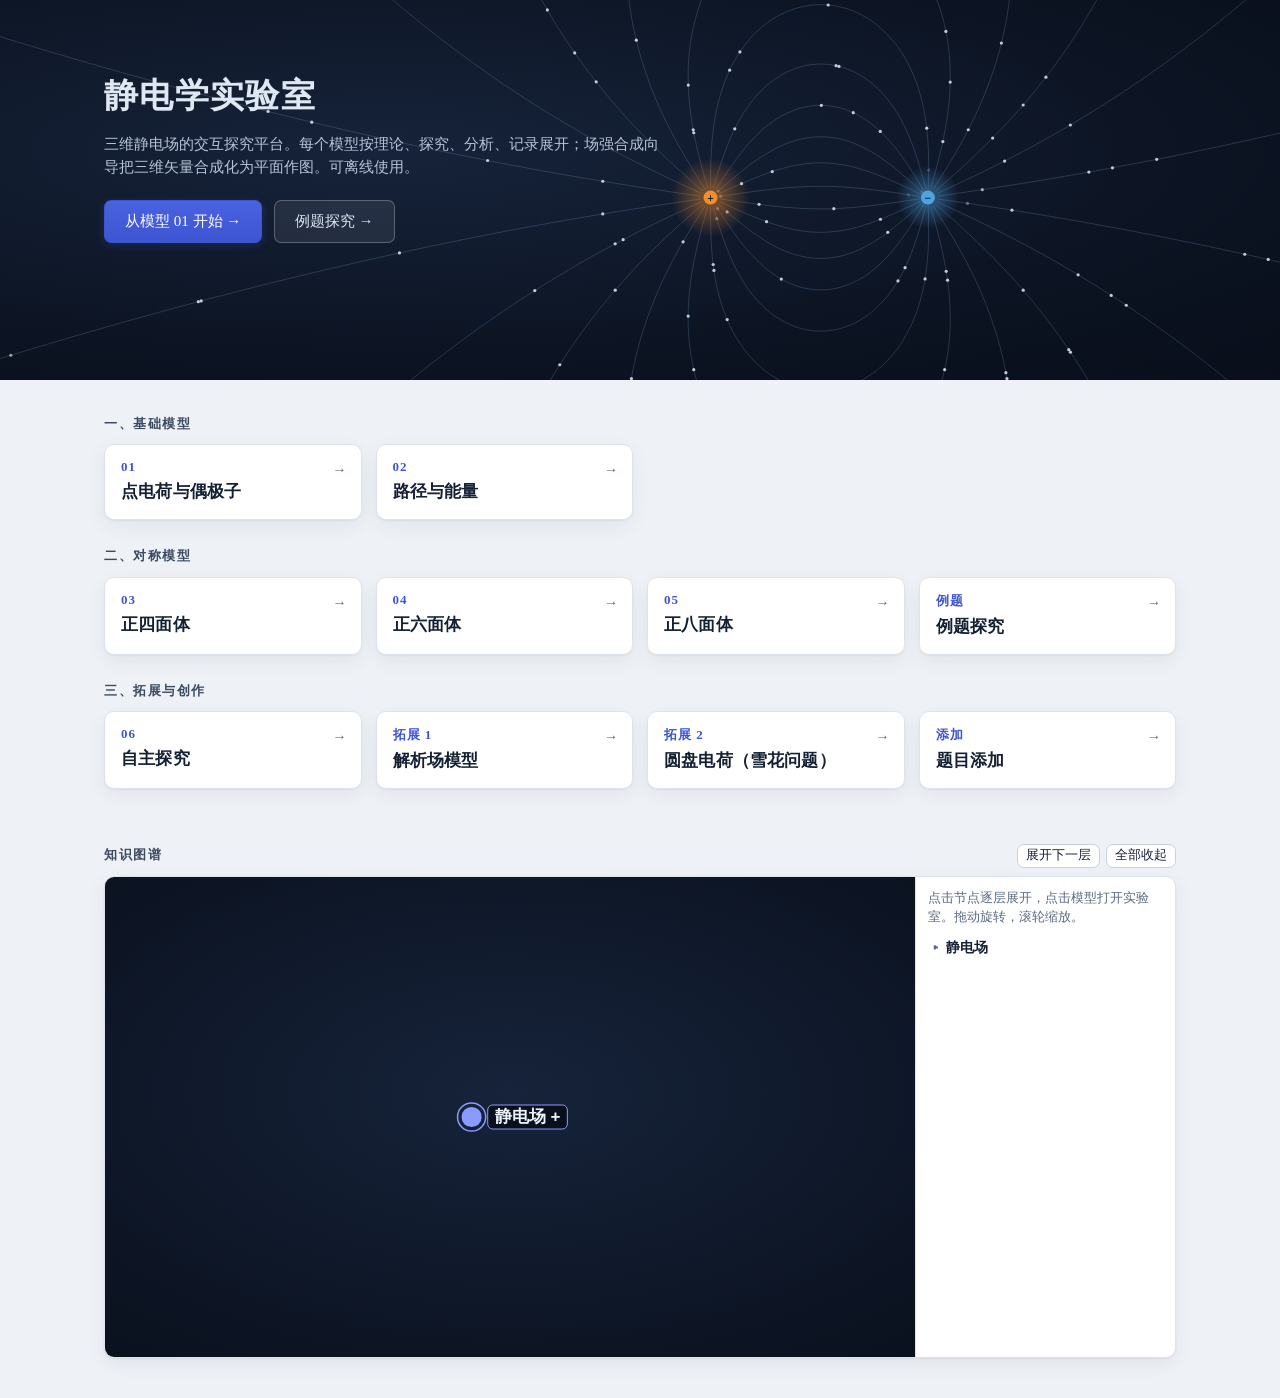
==== index.html @ 0e619696 "Publish Chinese Electrostatics Lab site" ====
<!doctype html>
<html lang="zh-CN">
<head>
  <meta charset="utf-8">
  <meta name="viewport" content="width=device-width, initial-scale=1">
  <title>静电学实验室</title>
  <link rel="stylesheet" href="css/base.css">
  <link rel="stylesheet" href="css/motion.css">
  <link rel="stylesheet" href="css/fit.css">
  <link rel="stylesheet" href="css/home.css">
</head>
<body>
  <header class="home-hero">
    <canvas id="hero" aria-hidden="true"></canvas>
    <div class="hero-in">
      <h1>静电学实验室</h1>
      <p>三维静电场的交互探究平台。每个模型按理论、探究、分析、记录展开；场强合成向导把三维矢量合成化为平面作图。可离线使用。</p>
      <a class="btn primary" href="lab.html?m=1">从模型 01 开始 →</a>
      <a class="btn hero-2" href="examples.html">例题探究 →</a>
    </div>
  </header>
  <main class="home">
    <div id="groups"></div>
    <section id="kg" class="kg" aria-labelledby="kg-h">
      <div class="kg-head">
        <h2 id="kg-h" class="cat">知识图谱</h2>
        <div class="kg-tools">
          <button type="button" class="btn mini" data-kg="more">展开下一层</button>
          <button type="button" class="btn mini" data-kg="reset">全部收起</button>
        </div>
      </div>
      <div class="kg-body">
        <canvas tabindex="0" role="img" aria-label="静电场知识图谱的立体视图。方向键旋转，加号、减号缩放；用右侧列表展开节点。"></canvas>
        <nav class="kg-side" aria-label="知识图谱列表">
          <p class="kg-tip">点击节点逐层展开，点击模型打开实验室。拖动旋转，滚轮缩放。</p>
          <ul class="kg-list"></ul>
        </nav>
      </div>
    </section>
  </main>
  <script src="js/home/home.js"></script>
  <script src="js/home/kgraph.js"></script>
</body>
</html>
---- css/base.css ----
/* 设计令牌与基础组件
   界面强调色用靛蓝（与数据色橙/蓝/灰分离，避免把界面色误读成物理量）；数据色见 js/models/common.js（Okabe–Ito） */
:root {
  --bg: #eef1f6; --surface: #ffffff; --surface-2: #f6f8fb; --ink: #142033; --ink-2: #3a4a60; --muted: #5a6a80;
  --line: #dde3ec; --line-2: #c8d1de;
  --accent: #3d55d1; --accent-2: #2c41ad; --accent-soft: #e9edfc;
  --chrome: #0e1626; --chrome-2: #18233a; --chrome-ink: #dfe7f3; --chrome-muted: #a3b1c8;
  --pos: #d55e00; --neg: #0072b2; --zero: #4a5566; --probe: #cc79a7; --ok: #009e73; --bad: #b4233c;
  --r: 10px; --r-s: 7px;
  --shadow: 0 1px 2px rgba(16,28,48,.06), 0 6px 20px rgba(16,28,48,.06);
  --shadow-lg: 0 12px 40px rgba(10,20,40,.22);
  --ease: cubic-bezier(.22,.8,.26,1);
  font-family: "Times New Roman", "Microsoft YaHei", "微软雅黑", "PingFang SC", sans-serif;
  color: var(--ink); background: var(--bg);
}
* { box-sizing: border-box; }
html, body { margin: 0; }
body { font-size: 14px; line-height: 1.55; -webkit-font-smoothing: antialiased; }
/* 全平台统一的数学字体：Cambria Math 是 Windows 自带的 OpenType 数学字体，根号、分数线按字体的数学参数完整绘制 */
:root { --math-font: "Cambria Math", "STIX Two Math", "Latin Modern Math", "Times New Roman", serif; }
math { font-family: var(--math-font); font-size: 1.08em; }
/* 文字中的根号（U.rich 生成的 MathML <msqrt>）：与正文同字号；根号与横线由数学字体绘制，显示公式不裁切 */
math.rm { font-size: 1em; }
math { overflow: visible; }
/* SVG 示意图中的根号（U.svgRad）：√ 与被开方数都用 Times New Roman，√ 顶端横笔与上划线等高，连成一条 */
.svg-rs, .svg-rb { font-family: "Times New Roman", serif; }
h1, h2, h3, h4 { margin: 0 0 .4em; font-weight: 600; letter-spacing: .01em; }
h2 { font-size: 15px; } h3 { font-size: 13.5px; } h4 { font-size: 12.5px; color: var(--ink-2); }
p { margin: .3em 0; }
a { color: var(--accent); }
button, select, input, textarea { font: inherit; color: inherit; }
button { cursor: pointer; }
:focus-visible { outline: 2px solid var(--accent); outline-offset: 2px; }
.sr { position: absolute; width: 1px; height: 1px; overflow: hidden; clip: rect(0 0 0 0); }
.skip { position: absolute; left: -999px; top: 0; background: #fff; padding: 6px 10px; z-index: 99; }
.skip:focus { left: 8px; }
.muted { color: var(--muted); }
.note { color: var(--muted); font-size: 12.5px; }
kbd { font: 11px/1 "Times New Roman", sans-serif; color: var(--muted); border: 1px solid var(--line); border-radius: 4px; padding: 2px 4px; margin-left: 6px; }

.btn { border: 1px solid var(--line-2); background: var(--surface); border-radius: var(--r-s); padding: 5px 11px; transition: background .15s, border-color .15s, color .15s, transform .08s, box-shadow .15s; }
.btn:hover { border-color: var(--accent); color: var(--accent-2); }
.btn:active { transform: translateY(1px); }
.btn.primary { background: var(--accent); border-color: var(--accent); color: #fff; box-shadow: 0 2px 8px rgba(61,85,209,.25); }
.btn.primary:hover { background: var(--accent-2); color: #fff; }
.btn.on { background: var(--accent-soft); border-color: var(--accent); color: var(--accent-2); }
.btn.mini { padding: 1px 8px; font-size: 12.5px; }
.btn.big { padding: 9px 18px; font-size: 15px; width: 100%; }
.btn:disabled { opacity: .45; cursor: default; }
.btns { display: flex; flex-wrap: wrap; gap: 6px; margin: 6px 0; }
.link { border: 0; background: none; color: var(--accent); padding: 0; }

#toast { position: fixed; left: 50%; bottom: 24px; transform: translateX(-50%) translateY(16px); background: var(--chrome); color: var(--chrome-ink);
  padding: 9px 16px; border-radius: 8px; opacity: 0; transition: .3s var(--ease); pointer-events: none; z-index: 100; max-width: 90vw; box-shadow: var(--shadow-lg); }
#toast.show { opacity: 1; transform: translateX(-50%); }

/* 首页 */
.home-hero { position: relative; height: 380px; background: radial-gradient(120% 100% at 30% 40%, #16233a 0%, #0b1220 60%, #070c16 100%); color: var(--chrome-ink); overflow: hidden; }
.home-hero canvas { position: absolute; inset: 0; width: 100%; height: 100%; }
.home-hero .hero-in { position: relative; max-width: 1120px; margin: 0 auto; padding: 70px 24px 0; }
.home-hero h1 { font-size: 34px; letter-spacing: .04em; margin-bottom: 10px; }
.home-hero p { max-width: 560px; color: #b7c4d8; font-size: 15px; }
.home-hero .btn.primary, .home-hero .btn.hero-2 { margin-top: 16px; padding: 9px 20px; font-size: 15px; display: inline-block; text-decoration: none; }
.home-hero .btn.hero-2 { margin-left: 8px; background: rgba(255,255,255,.08); color: #dfe7f3; border-color: rgba(255,255,255,.25); }
.home { max-width: 1120px; margin: -46px auto 0; padding: 0 24px 40px; position: relative; }
.cat { margin: 26px 0 8px; font-size: 13px; color: var(--muted); letter-spacing: .12em; }
.cards { display: grid; grid-template-columns: repeat(auto-fill, minmax(250px, 1fr)); gap: 14px; }
.card-link { position: relative; display: block; background: var(--surface); border: 1px solid var(--line); border-radius: var(--r); padding: 16px 16px 18px; text-decoration: none; color: inherit;
  box-shadow: var(--shadow); transition: transform .25s var(--ease), box-shadow .25s var(--ease), border-color .2s; overflow: hidden; animation: rise .5s var(--ease) both; }
.card-link::after { content: ""; position: absolute; left: 0; top: 0; height: 3px; width: 100%; background: linear-gradient(90deg, var(--pos), #e69f00, var(--neg)); transform: scaleX(0); transform-origin: left; transition: transform .35s var(--ease); }
.card-link:hover { transform: translateY(-3px); box-shadow: 0 14px 30px rgba(16,28,48,.12); border-color: var(--line-2); }
.card-link:hover::after { transform: scaleX(1); }
.card-link .num { font: 700 13px "Times New Roman", serif; color: var(--accent); letter-spacing: .08em; }
.card-link h2 { font-size: 17px; margin: 4px 0 6px; }
.card-link p { color: var(--muted); margin: 0; font-size: 13px; }
.card-link .go { position: absolute; right: 14px; top: 14px; color: var(--muted); transition: color .2s, transform .2s var(--ease); }
.card-link:hover .go { color: var(--accent); transform: translateX(3px); }
.home .conv { background: var(--surface); border: 1px solid var(--line); border-radius: var(--r); padding: 14px 18px; margin-top: 26px; box-shadow: var(--shadow); }
.home .conv li { margin: 3px 0; }
.home footer { color: var(--muted); font-size: 12.5px; margin-top: 18px; }
@keyframes rise { from { opacity: 0; transform: translateY(10px); } }
@media (prefers-reduced-motion: reduce) { *, *::before, *::after { animation-duration: .01ms !important; transition-duration: .01ms !important; } }
---- css/motion.css ----
/* 动效与视觉润色：工作区交叉淡入、滚动淡入、折叠面板、按压波纹、阅读进度、玻璃质感的浮层
   所有动效在“减少动态效果”时由 base.css 末尾的规则关闭 */
:root { --ease-out: cubic-bezier(.16,1,.3,1); --spring: cubic-bezier(.34,1.4,.64,1); --glass: rgba(14,22,38,.62); }

/* 工作区切换：View Transitions 交叉淡入，画板区域单独过渡，顶栏保持不动 */
::view-transition-old(root), ::view-transition-new(root) { animation-duration: .32s; animation-timing-function: var(--ease-out); }
::view-transition-old(root) { animation-name: vt-out; }
::view-transition-new(root) { animation-name: vt-in; }
.appbar { view-transition-name: appbar; }
::view-transition-old(appbar), ::view-transition-new(appbar) { animation: none; }
@keyframes vt-out { to { opacity: 0; transform: scale(.992); filter: blur(2px); } }
@keyframes vt-in { from { opacity: 0; transform: translateY(8px) scale(1.004); } }

/* 滚动进入时淡入上浮 */
.rv { opacity: 0; transform: translateY(14px); transition: opacity .6s var(--ease-out) var(--d, 0ms), transform .6s var(--ease-out) var(--d, 0ms); }
.rv.in { opacity: 1; transform: none; }

/* 按压波纹 */
.has-ripple { overflow: hidden; isolation: isolate; }
.ripple { position: absolute; border-radius: 50%; pointer-events: none; background: currentColor; opacity: .18; transform: scale(0); animation: ripple .55s var(--ease-out) forwards; z-index: -1; }
@keyframes ripple { to { transform: scale(1); opacity: 0; } }

/* 按钮：悬停轻微抬起，主按钮带柔和光晕 */
.btn { transition: background .18s, border-color .18s, color .18s, transform .18s var(--ease-out), box-shadow .22s var(--ease-out); }
.btn:hover:not(:disabled) { transform: translateY(-1px); box-shadow: 0 4px 12px rgba(16,28,48,.08); }
.btn:active:not(:disabled) { transform: translateY(0) scale(.98); transition-duration: .06s; }
.btn.primary { background: linear-gradient(180deg, #4a62e0, var(--accent)); }
.btn.primary:hover:not(:disabled) { background: linear-gradient(180deg, #4259d6, var(--accent-2)); box-shadow: 0 6px 18px rgba(61,85,209,.32); }

/* 折叠面板：箭头旋转，展开后内容淡入 */
details.tip > summary, details.where > summary, details.base > summary, details.g-item > summary { list-style: none; display: flex; align-items: center; gap: 6px; }
details.tip > summary::-webkit-details-marker, details.where > summary::-webkit-details-marker, details.base > summary::-webkit-details-marker, details.g-item > summary::-webkit-details-marker { display: none; }
details.tip > summary::before, details.where > summary::before, details.base > summary::before, details.g-item > summary::before {
  content: ""; flex: none; width: 6px; height: 6px; border-right: 1.6px solid currentColor; border-bottom: 1.6px solid currentColor; transform: rotate(-45deg); opacity: .6; transition: transform .28s var(--ease-out); margin: 0 3px 0 1px; }
details[open].tip > summary::before, details[open].where > summary::before, details[open].base > summary::before, details[open].g-item > summary::before { transform: rotate(45deg) translate(-1px, -1px); }
.acc > summary::after { transition: transform .3s var(--ease-out); }
details[open].acc > :not(summary), details[open].base > :not(summary), details[open].g-item > :not(summary) { animation: fadeUp .35s var(--ease-out) both; }
@keyframes fadeUp { from { opacity: 0; transform: translateY(4px); } }

/* 工作区模式指示：弹性滑动 */
.mode-ink { transition: transform .45s var(--spring), width .45s var(--spring); }

/* 检查器与工具面板：分组卡片依次淡入 */
.insp > *, .panel > * { animation: fadeUp .4s var(--ease-out) both; }
.insp > :nth-child(2), .panel > :nth-child(2) { animation-delay: 40ms; }
.insp > :nth-child(3), .panel > :nth-child(3) { animation-delay: 80ms; }
.insp > :nth-child(4), .panel > :nth-child(4) { animation-delay: 120ms; }
.insp > :nth-child(n+5), .panel > :nth-child(n+5) { animation-delay: 160ms; }
.acc { transition: box-shadow .25s var(--ease-out), border-color .25s; }
.acc:hover { box-shadow: 0 4px 16px rgba(16,28,48,.06); }

/* 画板：四周暗角，让三维模型更聚焦；浮层用玻璃质感 */
.stage::after { content: ""; position: absolute; inset: 0; pointer-events: none; border-radius: inherit; background: radial-gradient(120% 90% at 50% 45%, transparent 60%, rgba(0,0,0,.22) 100%); z-index: 1; }
.stage[data-theme="light"]::after { background: radial-gradient(120% 90% at 50% 45%, transparent 65%, rgba(20,32,51,.06) 100%); }
.stage > .hud, .stage > .tools, .stage > .legend, .stage > .caption, .stage > .stagebar, .stage > .labels, .stage > .busy, .stage > .present-exit { z-index: 2; }
.stage[data-theme="dark"] .hud, .stage[data-theme="dark"] .stagebar, .stage[data-theme="dark"] .tools, .stage[data-theme="dark"] .caption { backdrop-filter: blur(10px) saturate(1.2); -webkit-backdrop-filter: blur(10px) saturate(1.2); }
.tools button { transition: background .18s, color .18s, transform .18s var(--ease-out); }
.tools button:hover { transform: translateY(-1px); }
.caption:not([hidden]) { animation: fadeUp .35s var(--ease-out); }

/* 理论页：阅读进度条、目录当前节高亮、公式卡片 */
.tp-progress { position: relative; height: 3px; margin: -6px 0 14px; border-radius: 2px; overflow: hidden; background: var(--line); }
.tp-progress i { display: block; height: 100%; background: linear-gradient(90deg, var(--accent), #6f86ff); transform-origin: left; transform: scaleX(0); border-radius: 0 2px 2px 0; }
.tp-toc .link { position: relative; padding-left: 12px; color: var(--ink-2); transition: color .2s; }
.tp-toc .link::before { content: ""; position: absolute; left: 0; top: 50%; width: 4px; height: 4px; margin-top: -2px; border-radius: 50%; background: var(--line-2); transition: background .2s, transform .25s var(--spring); }
.tp-toc .link.cur { color: var(--accent-2); font-weight: 600; }
.tp-toc .link.cur::before { background: var(--accent); transform: scale(1.8); }
.tp-main h1 { background: linear-gradient(90deg, var(--ink), var(--accent-2)); -webkit-background-clip: text; background-clip: text; color: transparent; }
.formula { transition: border-color .2s, box-shadow .25s var(--ease-out); background: linear-gradient(180deg, #fbfcfe, var(--surface-2)); }
.formula:hover { border-color: var(--line-2); box-shadow: 0 3px 12px rgba(16,28,48,.05); }
.tsec > h2 .tn { box-shadow: 0 4px 12px rgba(61,85,209,.3); background: linear-gradient(160deg, #5a70ea, var(--accent-2)); }
.tfig { transition: box-shadow .25s var(--ease-out); }
.tfig:hover { box-shadow: 0 8px 26px rgba(16,28,48,.08); }

/* 首页：卡片入场与悬停光斑 */
.card-link::before { content: ""; position: absolute; inset: 0; pointer-events: none; background: radial-gradient(260px circle at var(--mx, 50%) var(--my, 0%), rgba(61,85,209,.08), transparent 60%); opacity: 0; transition: opacity .3s; }
.card-link:hover::before { opacity: 1; }
.home-hero h1, .home-hero p, .home-hero .btn { animation: rise .7s var(--ease-out) both; }
.home-hero p { animation-delay: .08s; } .home-hero .btn { animation-delay: .16s; } .home-hero .btn.hero-2 { animation-delay: .22s; }

/* 滚动条：细且低对比 */
* { scrollbar-width: thin; scrollbar-color: var(--line-2) transparent; }
::-webkit-scrollbar { width: 8px; height: 8px; }
::-webkit-scrollbar-thumb { background: var(--line-2); border-radius: 8px; border: 2px solid transparent; background-clip: padding-box; }
::-webkit-scrollbar-thumb:hover { background-color: var(--muted); }

@media (prefers-reduced-motion: reduce) {
  .rv { opacity: 1; transform: none; }
  ::view-transition-old(root), ::view-transition-new(root) { animation: none; }
}
---- css/fit.css ----
/* 防裁切：任何宽度、任何缩放下，文字、按钮、根号和占位提示都完整显示。最后加载。
   检查方法：js/layout-check.js */

/* 练习题：答案框单独占一行，按钮在下一行自动换行；题干长单词可断行 */
.ex .row { display: flex; flex-wrap: wrap; gap: 6px; align-items: center; }
.ex input, .ex select { flex: 1 1 100%; min-width: 0; max-width: 100%; padding: 5px 8px; font-size: 13px; }
.ex .row .btn { flex: 0 1 auto; }
.ex p, .g-item p, .note, .tsec p, .tsec li, .cap-t, .cap-fb, .qbox p { overflow-wrap: anywhere; }

/* 学习记录表：列宽按容器平均分配，表头换行，不再撑出容器 */
table.rec { table-layout: fixed; }
table.rec th { white-space: normal; overflow-wrap: anywhere; line-height: 1.35; }
table.rec th:last-child, table.rec td:last-child { width: 28px; }
#records { overflow-x: auto; }

/* 面板中的表格（源电荷编辑、分场强合成、几何关系）：固定布局，单元格里的输入框与下拉框填满单元格 */
#panel table.src, #comp table.src, #geo table.src, table.src { table-layout: fixed; width: 100%; }
table.src td, table.src th { overflow-wrap: anywhere; }
table.src td > input, table.src td > select, .cell { width: 100%; min-width: 0; max-width: 100%; box-sizing: border-box; }
table.src select { padding: 2px 0; font-size: 12px; }

/* 下拉框：完整显示选中项，必要时缩小字号；顶栏模型选择随内容变宽（有上限） */
.ctl select { font-size: 12.5px; text-overflow: ellipsis; }
.exp select { width: 340px; max-width: 36vw; min-width: 160px; padding-right: 26px; text-overflow: ellipsis; }

/* 阶段条：标题过长时换成两行，而不是省略 */
.stagebar { height: auto; min-height: 42px; padding-top: 4px; padding-bottom: 4px; }
.sb-mid span { white-space: normal; overflow: visible; text-overflow: clip; display: -webkit-box; -webkit-line-clamp: 2; -webkit-box-orient: vertical; line-height: 1.3; }
.sb-layers { flex-wrap: wrap; justify-content: flex-end; row-gap: 2px; }

/* 收起的抽屉：内容不再按 0 宽度被裁切 */
body.drawer-off .drawer > * { visibility: hidden; }
.drawer-h { min-width: 0; gap: 8px; } .drawer-h h2 { min-width: 0; overflow-wrap: anywhere; }

/* 顶栏：中等宽度时收紧，保证“文件”“演示”“?”都在窗口内 */
.appbar { min-width: 0; }
.appbar > * { flex-shrink: 0; }
.appbar .modes { flex-shrink: 1; min-width: 0; }
@media (max-width: 1240px) {
  .appbar { gap: 10px; padding: 0 10px; }
  .modes button { padding: 5px 10px; }
}
@media (max-width: 1000px) {
  .brand span { display: none; }
  .modes button { padding: 5px 7px; gap: 4px; }
  .present-btn, .menu summary { padding: 5px 8px; }
}
@media (max-width: 860px) and (min-width: 721px) {
  .modes button b { display: none; }
  .exp select { max-width: 196px; width: 196px; min-width: 0; }
  .appbar { gap: 8px; }
  .brand span { display: none; }
}
/* 回到首页、撤销、恢复：窄屏只显示图标；按键的 aria-label 与 title 保留完整名称 */
@media (max-width: 1000px) and (min-width: 721px) {
  .modes button b { display: none; }
}
@media (max-width: 780px) and (min-width: 721px) {
  .exp select { width: 160px; max-width: 160px; }
}
@media (max-width: 1240px) {
  .brand span { display: none; }   /* 品牌名让位给“回到首页” */
  .hist button { padding: 0 7px; }
  .hist button span { display: none; }
}
@media (max-width: 1060px) {
  .home-btn { padding: 0 8px; }
  .home-btn span { display: none; }
}
/* 行内的小下拉框（夹角、分解方向）：留足箭头的位置 */
.row.wrap > .ctl { margin: 0; }
.row.wrap select { min-width: 4.8em; padding-right: 22px; }
@media (max-width: 720px) {
  .exp { flex: 1 1 100%; min-width: 0; }
  .exp select { width: 100%; max-width: none; }
}
.menu-pop { max-width: calc(100vw - 16px); }
.menu-pop button { white-space: normal; }

/* 公式：显示公式与根号上方留出空间，容器不裁切 */
.formula, .cap-m, .fm, .where li { overflow: visible; }
math[display="block"] { padding: 2px 0; }
.cap-m { overflow-x: auto; padding: 3px 0; }
.cap-m math, .formula math { max-width: none; }
---- css/home.css ----
/* 首页（覆盖 base.css 中的首页段） */
/* 需求 2：取消负的上外边距，分类标题和卡片不再压在深色首屏上 */
.home { margin: 0 auto; padding: 8px 24px 40px; }
.home .cat { margin: 26px 0 10px; color: var(--ink-2); }
.card-link { padding: 14px 40px 14px 16px; }
.card-link h2 { margin: 4px 0 0; }

/* 知识图谱 */
.kg { margin-top: 30px; }
.kg-head { display: flex; align-items: flex-end; justify-content: space-between; gap: 10px; flex-wrap: wrap; }
.kg-head .cat { margin-bottom: 10px; }
.kg-tools { display: flex; gap: 6px; margin-bottom: 8px; }
.kg-body { display: grid; grid-template-columns: minmax(0, 1fr) 260px; border: 1px solid var(--line); border-radius: var(--r); overflow: hidden; box-shadow: var(--shadow); background: var(--surface); }
.kg-body canvas { display: block; width: 100%; height: 480px; background: radial-gradient(110% 100% at 50% 45%, #16233a 0%, #0b1220 65%, #070c16 100%); cursor: grab; touch-action: none; }
.kg-body canvas:active { cursor: grabbing; }
.kg-body canvas:focus-visible { outline: 3px solid #8ea0ff; outline-offset: -3px; }
.kg-side { border-left: 1px solid var(--line); padding: 12px 12px 14px; max-height: 480px; overflow: auto; }
.kg-tip { color: var(--muted); font-size: 12.5px; margin: 0 0 8px; }
.kg-list, .kg-list ul { list-style: none; margin: 0; padding: 0; }
.kg-list ul { padding-left: 14px; border-left: 1px solid var(--line); margin-left: 6px; }
.kg-i { display: inline-block; border: 0; background: none; padding: 3px 4px; text-align: left; color: var(--ink); border-radius: 5px; font-size: 13px; line-height: 1.4; text-decoration: none; }
.kg-i:hover { background: var(--accent-soft); color: var(--accent-2); }
button.kg-i[aria-expanded]::before { content: "▸"; display: inline-block; width: 1em; color: var(--muted); transition: transform .2s var(--ease); }
button.kg-i[aria-expanded="true"]::before { transform: rotate(90deg); }
.kg-i.l0 { font-weight: 700; font-size: 14px; }
.kg-i.l1 { font-weight: 600; color: #a34700; }   /* 分支：深橙，白底对比度大于 4.5 */
.kg-i.l2 { color: #005a8c; }                      /* 概念：深蓝 */
a.kg-i.l3 { color: var(--accent-2); }             /* 模型：链接色 */

@media (max-width: 760px) {
  .home { padding: 4px 14px 32px; }
  .kg-body { grid-template-columns: 1fr; }
  .kg-body canvas { height: 380px; }
  .kg-side { border-left: 0; border-top: 1px solid var(--line); max-height: none; }
}
@media (max-width: 420px) {
  .home-hero { height: auto; padding-bottom: 28px; }
  .home-hero .hero-in { padding-top: 40px; }
  .home-hero h1 { font-size: 28px; }
  .kg-body canvas { height: 320px; }
}
@media (prefers-reduced-motion: reduce) {
  button.kg-i[aria-expanded]::before { transition: none; }
}
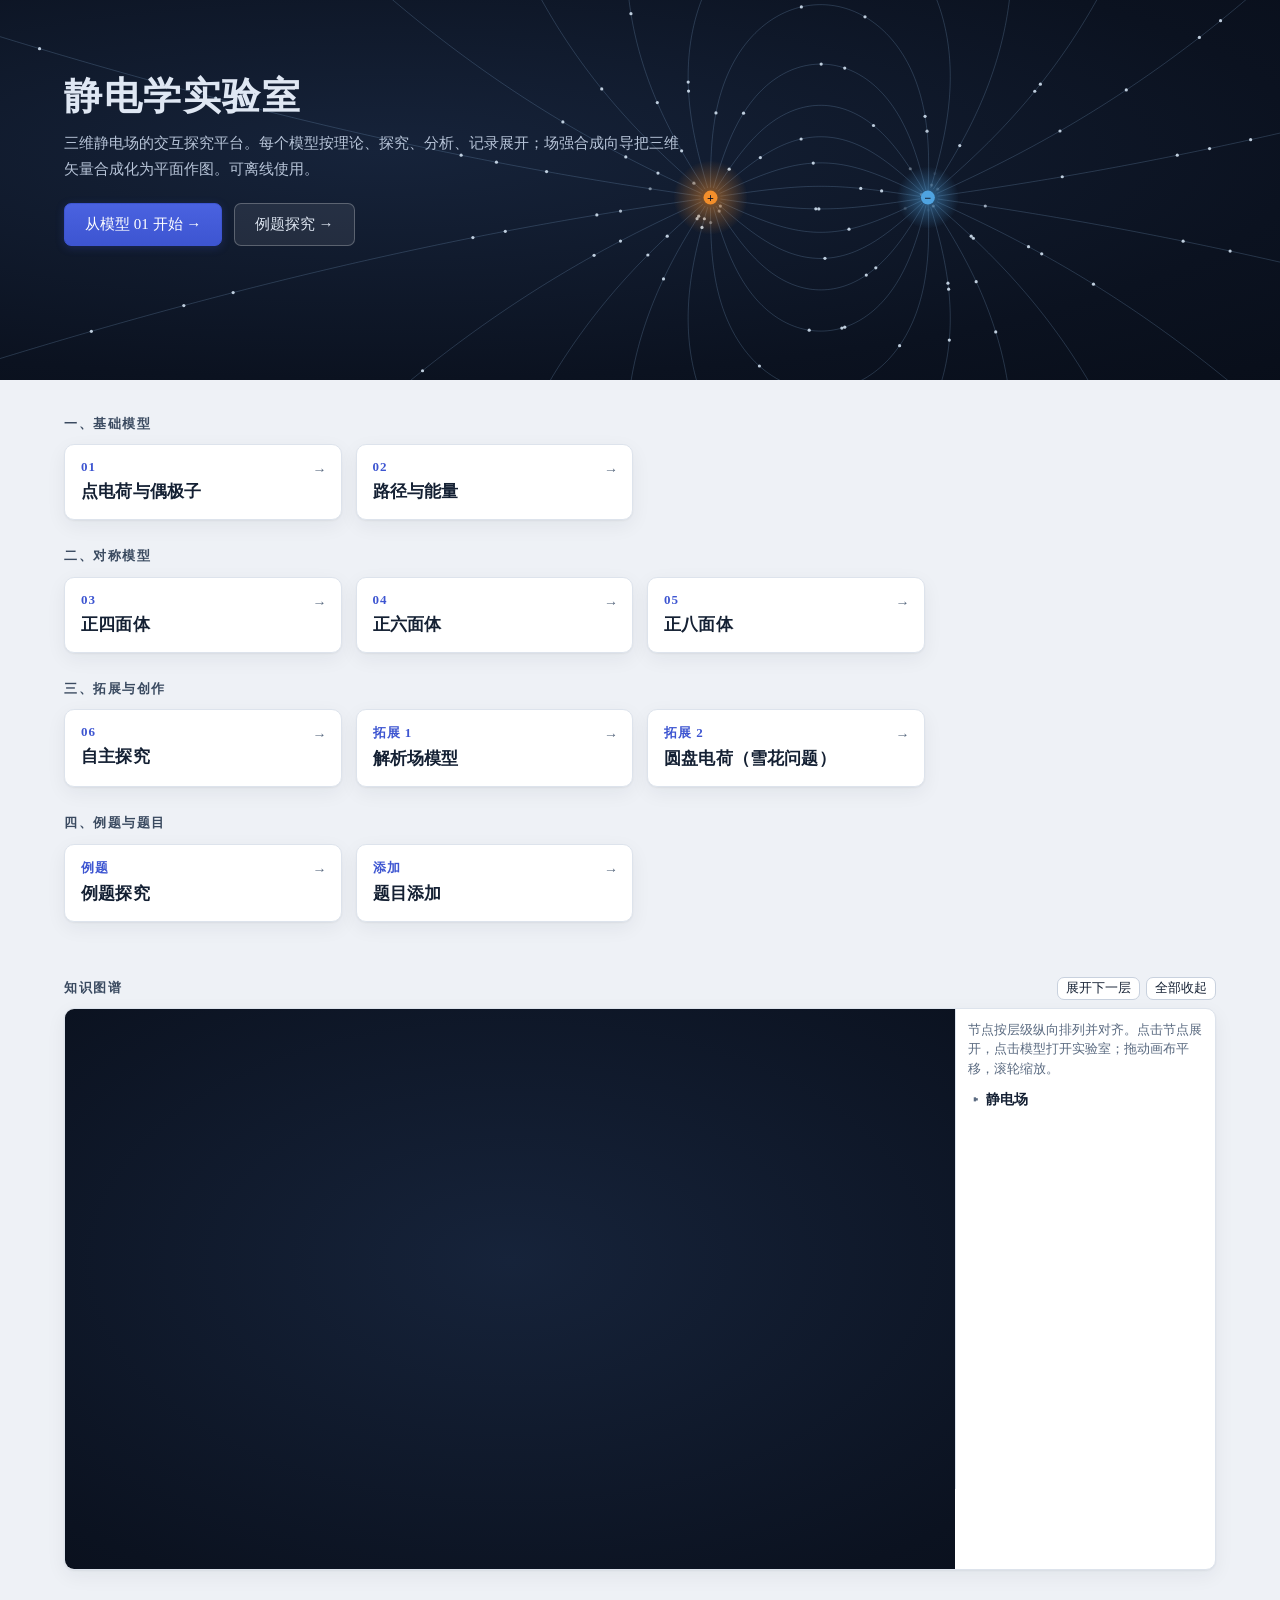
==== commit 4f00c1f9: "Polish exploration controls and aligned knowledge map" ====
--- a/index.html
+++ b/index.html
@@ -30,9 +30,9 @@
         </div>
       </div>
       <div class="kg-body">
-        <canvas tabindex="0" role="img" aria-label="静电场知识图谱的立体视图。方向键旋转，加号、减号缩放；用右侧列表展开节点。"></canvas>
+        <div class="kg-canvas-wrap"><canvas tabindex="0" role="img" aria-label="静电场知识图谱。点击节点展开；拖动画布平移，滚轮缩放；也可用右侧列表浏览。"></canvas></div>
         <nav class="kg-side" aria-label="知识图谱列表">
-          <p class="kg-tip">点击节点逐层展开，点击模型打开实验室。拖动旋转，滚轮缩放。</p>
+          <p class="kg-tip">节点按层级纵向排列并对齐。点击节点展开，点击模型打开实验室；拖动画布平移，滚轮缩放。</p>
           <ul class="kg-list"></ul>
         </nav>
       </div>
--- a/css/home.css
+++ b/css/home.css
@@ -4,6 +4,11 @@
 .home .cat { margin: 26px 0 10px; color: var(--ink-2); }
 .card-link { padding: 14px 40px 14px 16px; }
 .card-link h2 { margin: 4px 0 0; }
+.home-hero { height: 380px; }
+.home-hero .hero-in { max-width: 1200px; padding-top: 74px; }
+.home-hero h1 { max-width: 720px; font-size: 38px; line-height: 1.2; }
+.home-hero p { max-width: 620px; line-height: 1.75; }
+.home { max-width: 1200px; }
 
 /* 知识图谱 */
 .kg { margin-top: 30px; }
@@ -11,7 +16,8 @@
 .kg-head .cat { margin-bottom: 10px; }
 .kg-tools { display: flex; gap: 6px; margin-bottom: 8px; }
 .kg-body { display: grid; grid-template-columns: minmax(0, 1fr) 260px; border: 1px solid var(--line); border-radius: var(--r); overflow: hidden; box-shadow: var(--shadow); background: var(--surface); }
-.kg-body canvas { display: block; width: 100%; height: 480px; background: radial-gradient(110% 100% at 50% 45%, #16233a 0%, #0b1220 65%, #070c16 100%); cursor: grab; touch-action: none; }
+.kg-canvas-wrap { min-width: 0; overflow: auto; scrollbar-color: #72819a #101827; }
+.kg-body canvas { display: block; width: 100%; min-width: 0; height: clamp(460px, 46vw, 560px); background: radial-gradient(110% 100% at 50% 45%, #16233a 0%, #0b1220 65%, #070c16 100%); cursor: grab; touch-action: none; }
 .kg-body canvas:active { cursor: grabbing; }
 .kg-body canvas:focus-visible { outline: 3px solid #8ea0ff; outline-offset: -3px; }
 .kg-side { border-left: 1px solid var(--line); padding: 12px 12px 14px; max-height: 480px; overflow: auto; }
@@ -30,14 +36,14 @@
 @media (max-width: 760px) {
   .home { padding: 4px 14px 32px; }
   .kg-body { grid-template-columns: 1fr; }
-  .kg-body canvas { height: 380px; }
+  .kg-body canvas { height: clamp(460px, 125vw, 620px); }
   .kg-side { border-left: 0; border-top: 1px solid var(--line); max-height: none; }
 }
 @media (max-width: 420px) {
   .home-hero { height: auto; padding-bottom: 28px; }
   .home-hero .hero-in { padding-top: 40px; }
   .home-hero h1 { font-size: 28px; }
-  .kg-body canvas { height: 320px; }
+  .kg-body canvas { height: 460px; }
 }
 @media (prefers-reduced-motion: reduce) {
   button.kg-i[aria-expanded]::before { transition: none; }
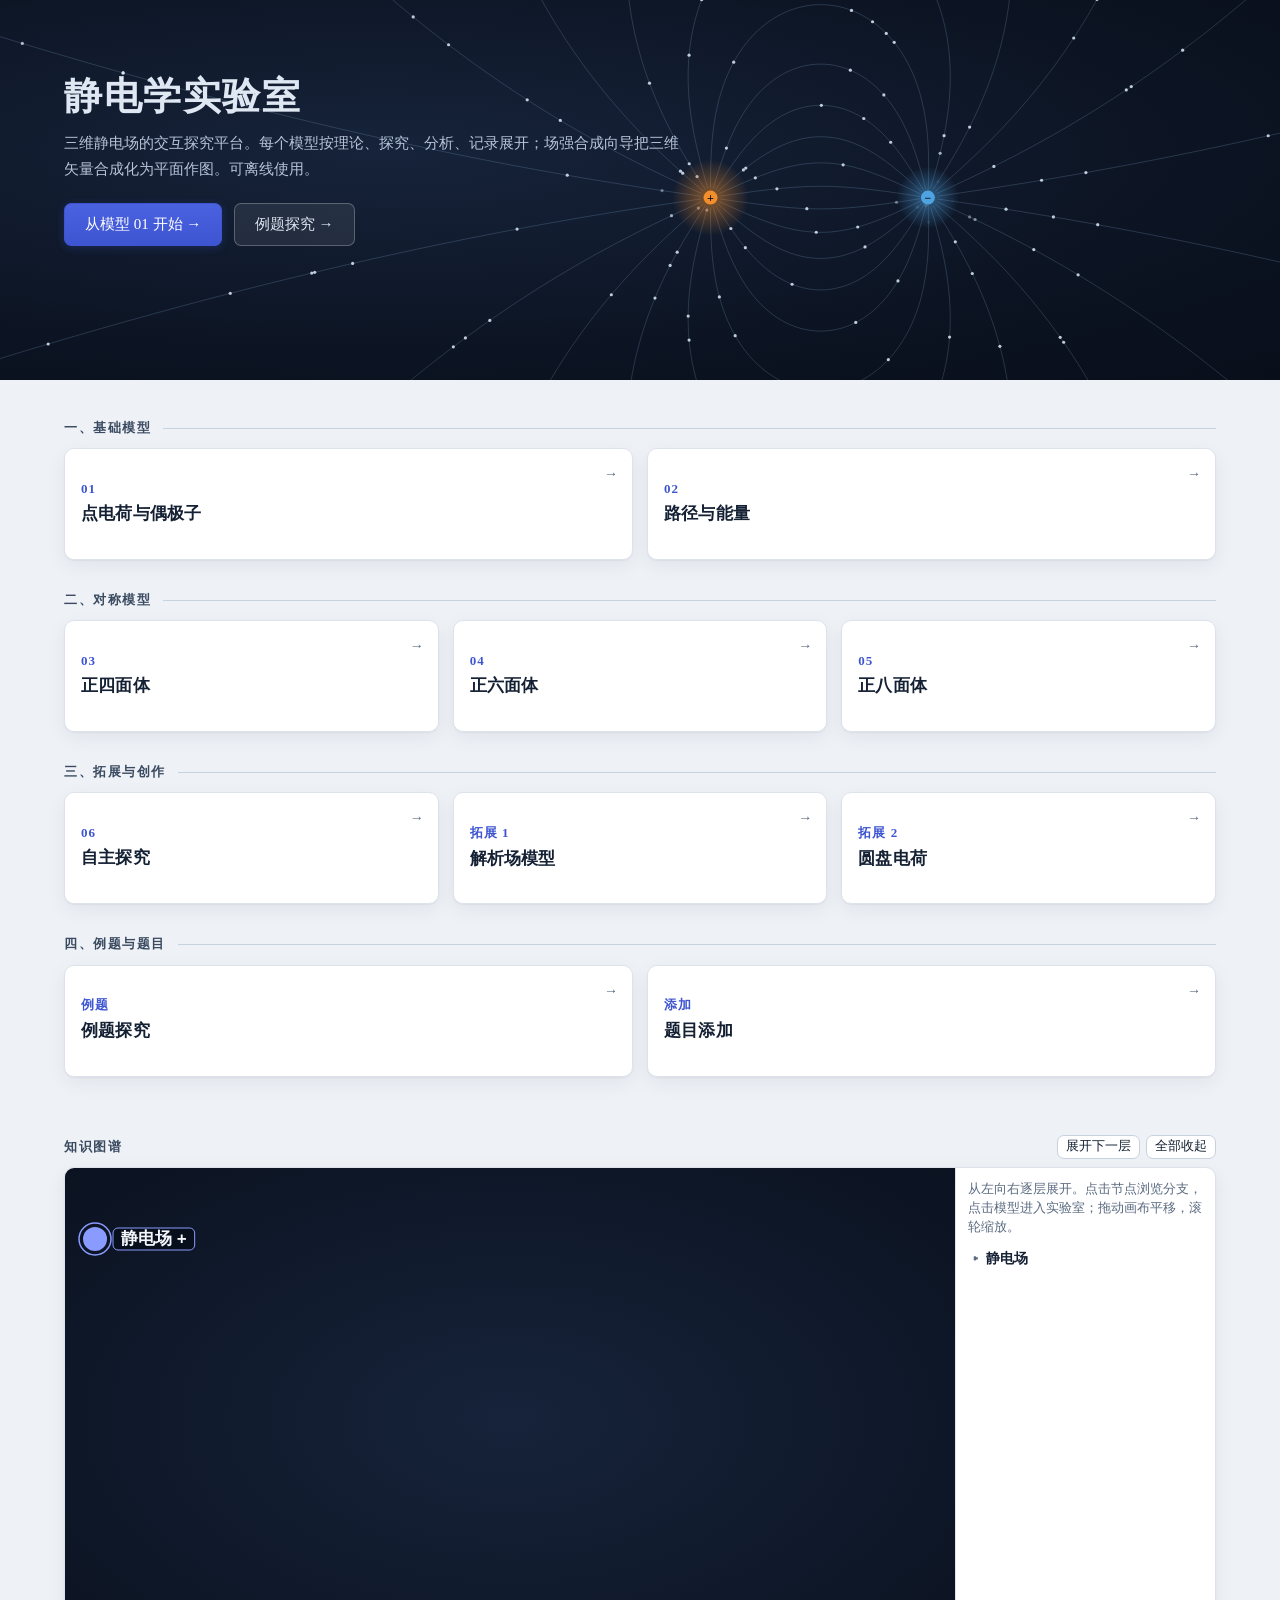
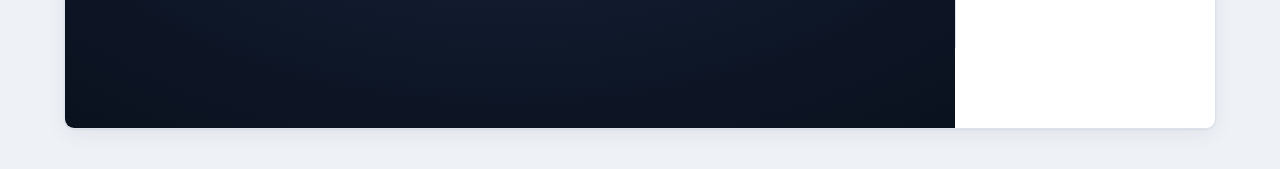
==== commit b65b9d4f: "Improve navigation, snapping, and guide layout" ====
--- a/index.html
+++ b/index.html
@@ -32,7 +32,7 @@
       <div class="kg-body">
         <div class="kg-canvas-wrap"><canvas tabindex="0" role="img" aria-label="静电场知识图谱。点击节点展开；拖动画布平移，滚轮缩放；也可用右侧列表浏览。"></canvas></div>
         <nav class="kg-side" aria-label="知识图谱列表">
-          <p class="kg-tip">节点按层级纵向排列并对齐。点击节点展开，点击模型打开实验室；拖动画布平移，滚轮缩放。</p>
+          <p class="kg-tip">从左向右逐层展开。点击节点浏览分支，点击模型进入实验室；拖动画布平移，滚轮缩放。</p>
           <ul class="kg-list"></ul>
         </nav>
       </div>
--- a/css/home.css
+++ b/css/home.css
@@ -9,6 +9,10 @@
 .home-hero h1 { max-width: 720px; font-size: 38px; line-height: 1.2; }
 .home-hero p { max-width: 620px; line-height: 1.75; }
 .home { max-width: 1200px; }
+.home .cards { grid-template-columns: repeat(auto-fit, minmax(min(250px, 100%), 1fr)); align-items: stretch; }
+.home .card-link { min-height: 112px; display: flex; flex-direction: column; justify-content: center; }
+.home .cat { display: flex; align-items: center; gap: 12px; margin-top: 30px; }
+.home .cat::after { content: ""; height: 1px; flex: 1; background: var(--line-2); }
 
 /* 知识图谱 */
 .kg { margin-top: 30px; }
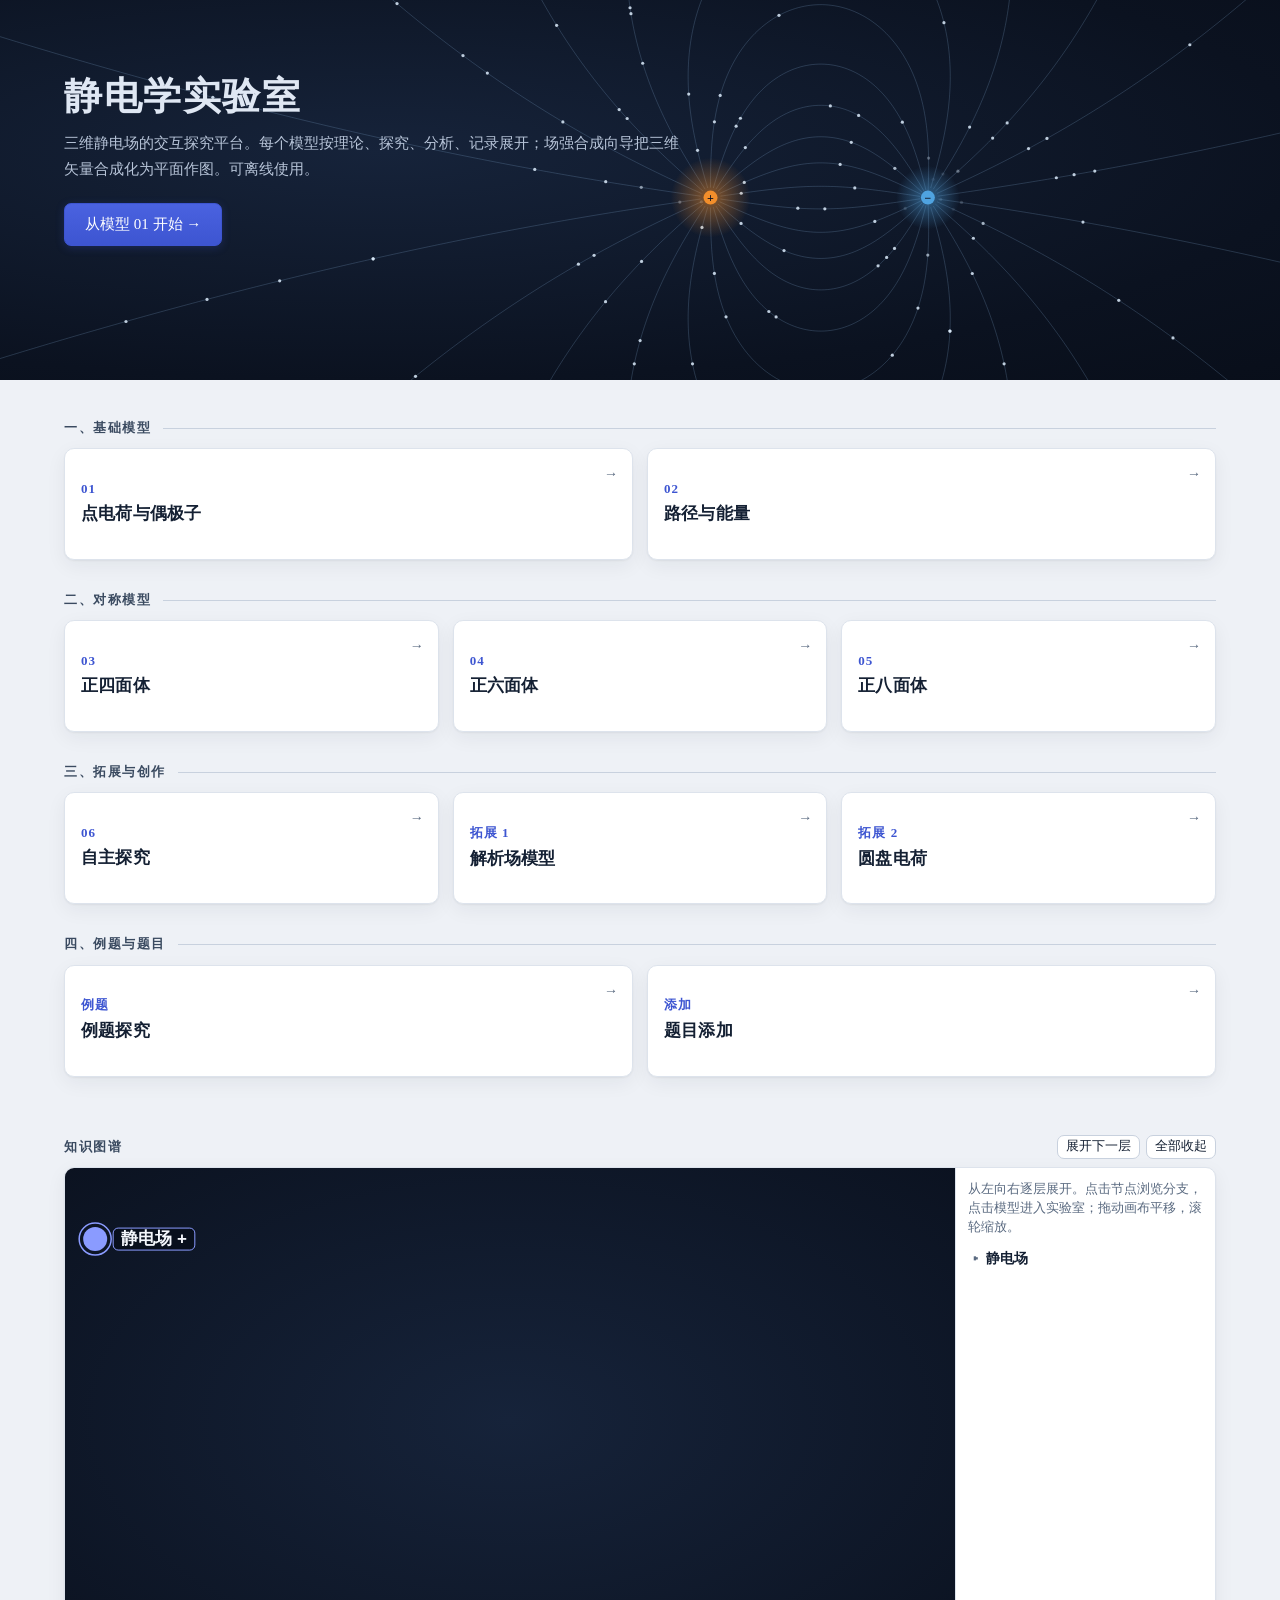
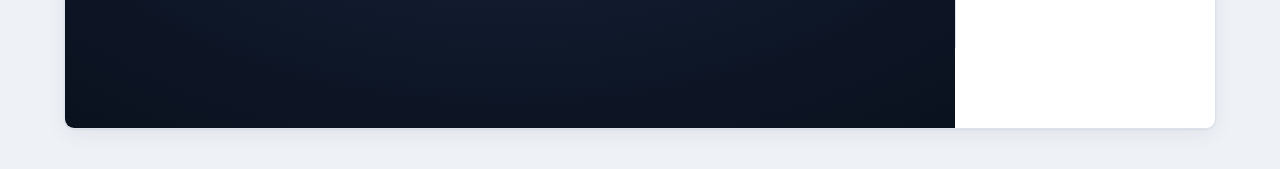
==== commit 2cf99350: "Fix navigation and add constrained probe paths and potential maximum analysis" ====
--- a/index.html
+++ b/index.html
@@ -16,7 +16,6 @@
       <h1>静电学实验室</h1>
       <p>三维静电场的交互探究平台。每个模型按理论、探究、分析、记录展开；场强合成向导把三维矢量合成化为平面作图。可离线使用。</p>
       <a class="btn primary" href="lab.html?m=1">从模型 01 开始 →</a>
-      <a class="btn hero-2" href="examples.html">例题探究 →</a>
     </div>
   </header>
   <main class="home">
--- a/css/motion.css
+++ b/css/motion.css
@@ -68,7 +68,7 @@
 .tp-main h1 { background: linear-gradient(90deg, var(--ink), var(--accent-2)); -webkit-background-clip: text; background-clip: text; color: transparent; }
 .formula { transition: border-color .2s, box-shadow .25s var(--ease-out); background: linear-gradient(180deg, #fbfcfe, var(--surface-2)); }
 .formula:hover { border-color: var(--line-2); box-shadow: 0 3px 12px rgba(16,28,48,.05); }
-.tsec > h2 .tn { box-shadow: 0 4px 12px rgba(61,85,209,.3); background: linear-gradient(160deg, #5a70ea, var(--accent-2)); }
+.tsec > h2 .tn { box-shadow: 0 4px 12px rgba(61,85,209,.3); background: linear-gradient(160deg, #465bd1, var(--accent-2)); }
 .tfig { transition: box-shadow .25s var(--ease-out); }
 .tfig:hover { box-shadow: 0 8px 26px rgba(16,28,48,.08); }
 
